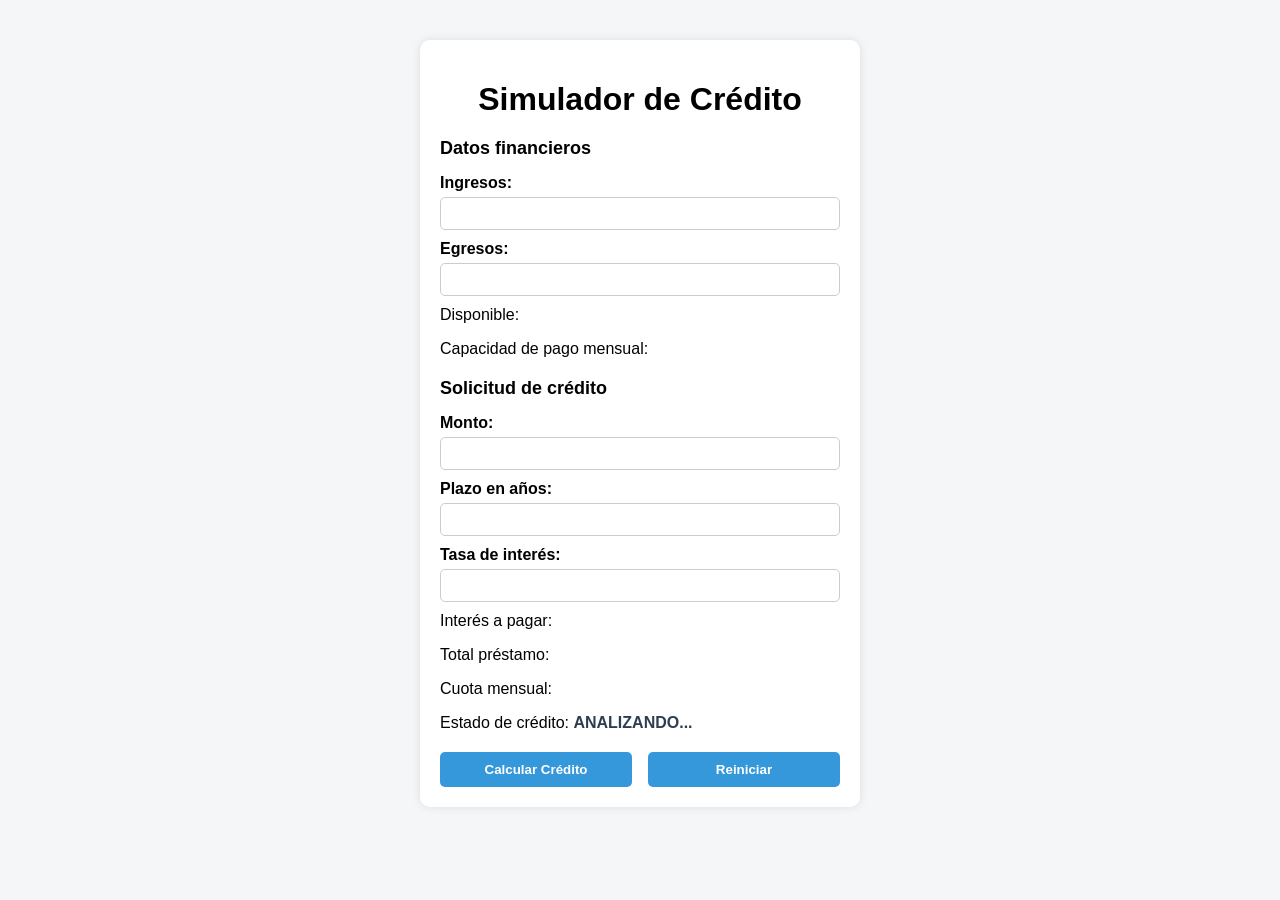
==== simulador.html @ dc044668 "primer commit" ====
<!DOCTYPE html>
<html lang="es">
<head>
    <meta charset="UTF-8">
    <meta name="viewport" content="width=device-width, initial-scale=1.0">
    <title>Simulador de Crédito</title>
    <link rel="stylesheet" href="simulador.css">
</head>
<body>

    <div class="container">
        <h1>Simulador de Crédito</h1>

        <h2>Datos financieros</h2>
        <label for="txtIngresos">Ingresos:</label>
        <input type="text" id="txtIngresos">

        <label for="txtEgresos">Egresos:</label>
        <input type="text" id="txtEgresos">

        <p>Disponible: <span id="spnDisponible"></span></p>
        <p>Capacidad de pago mensual: <span id="spnCapacidadPago"></span></p>

        <h2>Solicitud de crédito</h2>
        <label for="txtMonto">Monto:</label>
        <input type="text" id="txtMonto">

        <label for="txtPlazo">Plazo en años:</label>
        <input type="text" id="txtPlazo">

        <label for="txtTasaInteres">Tasa de interés:</label>
        <input type="text" id="txtTasaInteres">

        <p>Interés a pagar: <span id="spnInteresPagar"></span></p>
        <p>Total préstamo: <span id="spnTotalPrestamo"></span></p>
        <p>Cuota mensual: <span id="spnCuotaMensual"></span></p>
        <p>Estado de crédito: <span id="spnEstadoCredito">ANALIZANDO...</span></p>

        <div class="buttons">
            <button id="btnCalcularCredito">Calcular Crédito</button>
            <button id="btnReiniciar">Reiniciar</button>
        </div>
    </div>

</body>
</html>
---- simulador.css ----
body {
    font-family: Arial, sans-serif;
    background-color: #f4f6f8;
    margin: 0;
    padding: 0;
}

.container {
    width: 400px;
    margin: 40px auto;
    padding: 20px;
    background-color: white;
    border-radius: 10px;
    box-shadow: 0 0 10px rgba(0,0,0,0.1);
}

h1 {
    text-align: center;
    margin-bottom: 20px;
}

h2 {
    margin-top: 20px;
    font-size: 18px;
}

label {
    display: block;
    margin-top: 10px;
    font-weight: bold;
}

input {
    width: 100%;
    padding: 8px;
    margin-top: 5px;
    border-radius: 5px;
    border: 1px solid #ccc;
    box-sizing: border-box;
}

p {
    margin-top: 10px;
}

span {
    font-weight: bold;
    color: #2c3e50;
}

.buttons {
    margin-top: 20px;
    display: flex;
    justify-content: space-between;
}

button {
    width: 48%;
    padding: 10px;
    border: none;
    border-radius: 5px;
    background-color: #3498db;
    color: white;
    font-weight: bold;
    cursor: pointer;
}

button:hover {
    background-color: #2980b9;
}
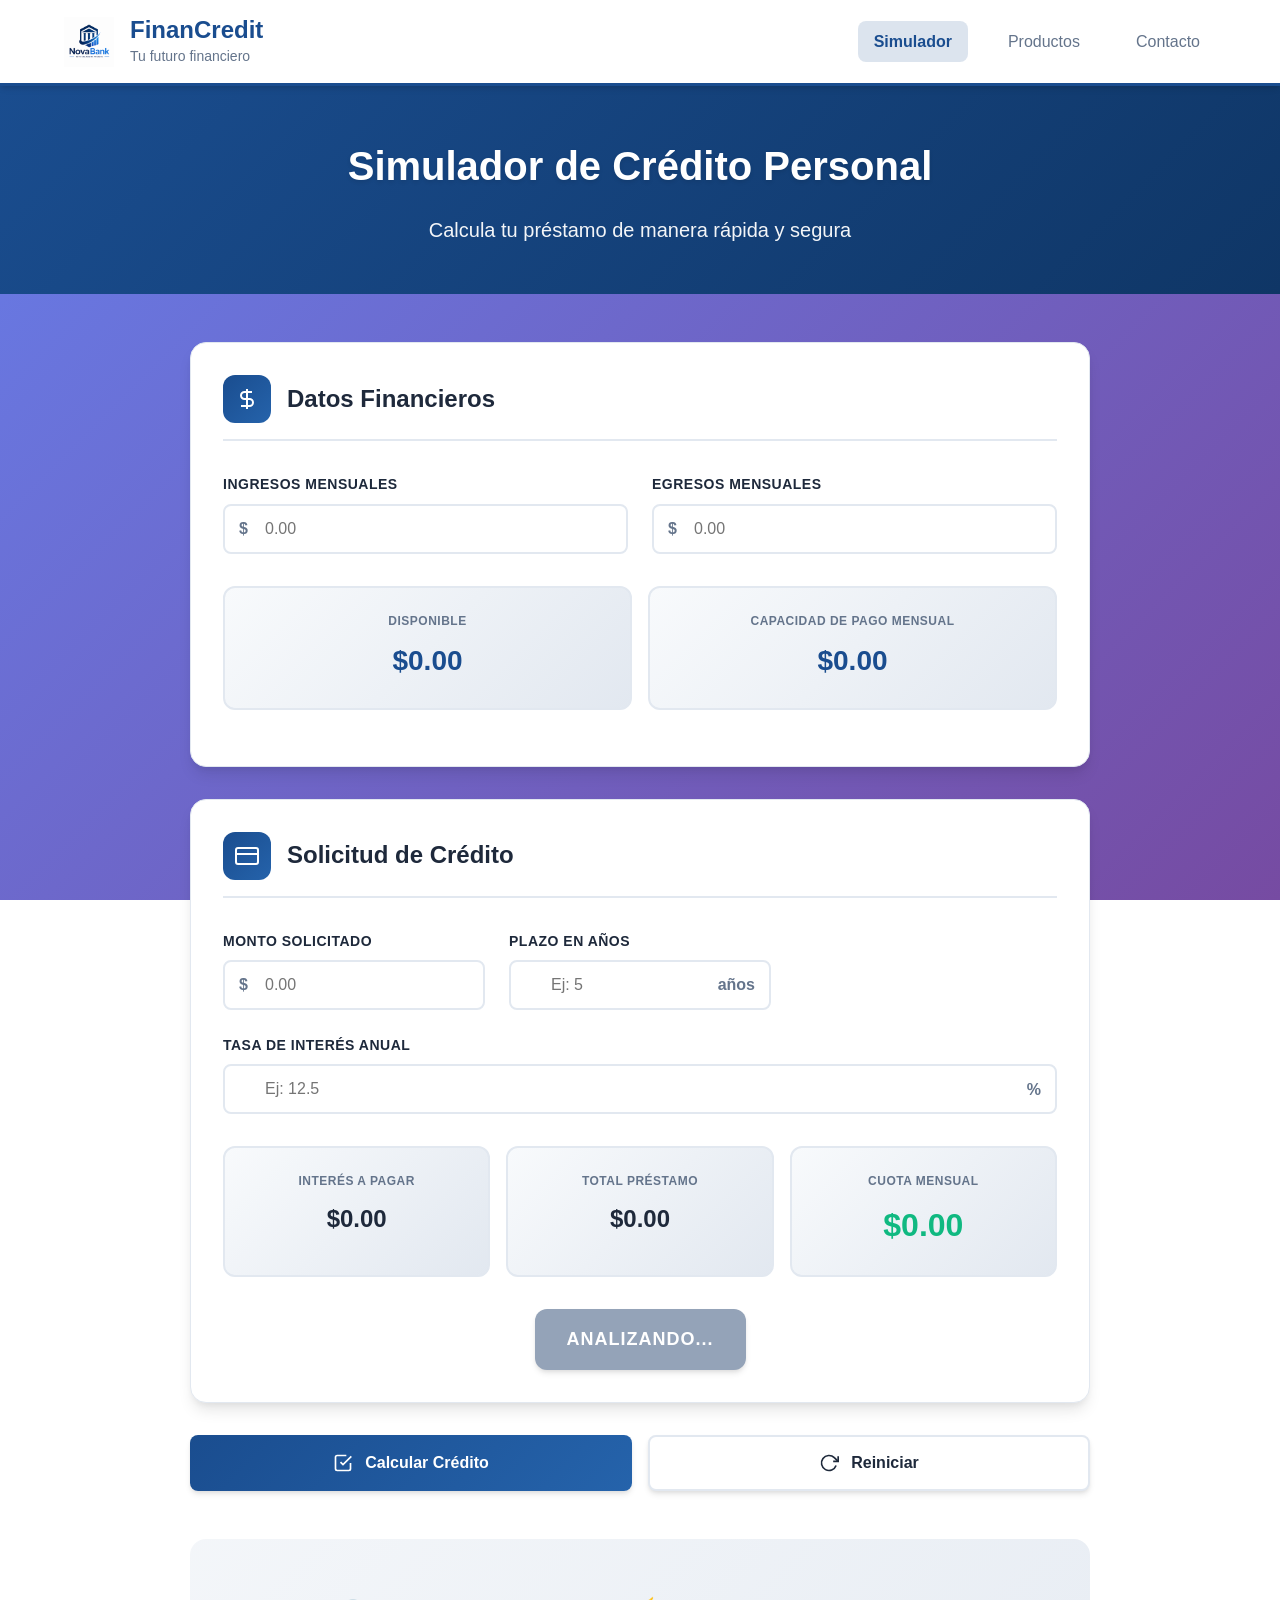
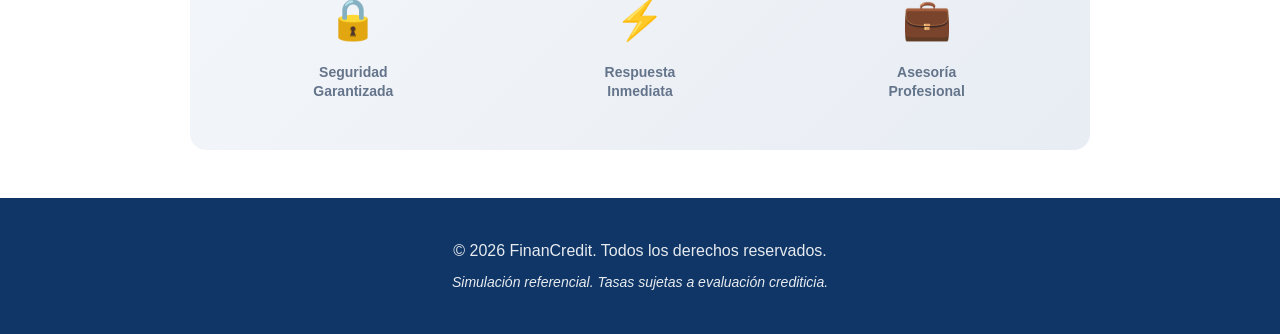
==== commit 5fcb808b: "Rediseñar interfaz bancaria responsive y agregar prompts de IA" ====
--- a/simulador.html
+++ b/simulador.html
@@ -3,44 +3,186 @@
 <head>
     <meta charset="UTF-8">
     <meta name="viewport" content="width=device-width, initial-scale=1.0">
-    <title>Simulador de Crédito</title>
+    <title>FinanCredit - Simulador de Crédito</title>
     <link rel="stylesheet" href="simulador.css">
+    <script src="simulador.js"></script>
 </head>
 <body>
+    <!-- Header -->
+    <header class="header">
+        <div class="header-container">
+            <div class="logo-section">
+                <img src="logo.png" alt="FinanCredit Logo" class="logo">
+                <div class="brand-info">
+                    <h1 class="brand-name">FinanCredit</h1>
+                    <p class="brand-tagline">Tu futuro financiero</p>
+                </div>
+            </div>
+            <nav class="nav-menu">
+                <a href="#" class="nav-link active">Simulador</a>
+                <a href="#" class="nav-link">Productos</a>
+                <a href="#" class="nav-link">Contacto</a>
+            </nav>
+        </div>
+    </header>
 
-    <div class="container">
-        <h1>Simulador de Crédito</h1>
+    <!-- Hero Section -->
+    <section class="hero-section">
+        <div class="hero-content">
+            <h2 class="hero-title">Simulador de Crédito Personal</h2>
+            <p class="hero-subtitle">Calcula tu préstamo de manera rápida y segura</p>
+        </div>
+    </section>
 
-        <h2>Datos financieros</h2>
-        <label for="txtIngresos">Ingresos:</label>
-        <input type="text" id="txtIngresos">
+    <!-- Main Container -->
+    <div class="main-wrapper">
+        <div class="container">
+            <!-- Financial Data Section -->
+            <div class="section-card">
+                <div class="section-header">
+                    <div class="section-icon">
+                        <svg width="24" height="24" viewBox="0 0 24 24" fill="none" stroke="currentColor" stroke-width="2">
+                            <path d="M12 2v20M17 5H9.5a3.5 3.5 0 0 0 0 7h5a3.5 3.5 0 0 1 0 7H6"/>
+                        </svg>
+                    </div>
+                    <h2 class="section-title">Datos Financieros</h2>
+                </div>
 
-        <label for="txtEgresos">Egresos:</label>
-        <input type="text" id="txtEgresos">
+                <div class="form-grid">
+                    <div class="form-group">
+                        <label for="txtIngresos" class="form-label">Ingresos Mensuales</label>
+                        <div class="input-wrapper">
+                            <span class="input-prefix">$</span>
+                            <input type="text" id="txtIngresos" class="form-input" placeholder="0.00">
+                        </div>
+                    </div>
 
-        <p>Disponible: <span id="spnDisponible"></span></p>
-        <p>Capacidad de pago mensual: <span id="spnCapacidadPago"></span></p>
+                    <div class="form-group">
+                        <label for="txtEgresos" class="form-label">Egresos Mensuales</label>
+                        <div class="input-wrapper">
+                            <span class="input-prefix">$</span>
+                            <input type="text" id="txtEgresos" class="form-input" placeholder="0.00">
+                        </div>
+                    </div>
+                </div>
 
-        <h2>Solicitud de crédito</h2>
-        <label for="txtMonto">Monto:</label>
-        <input type="text" id="txtMonto">
+                <div class="results-grid">
+                    <div class="result-item">
+                        <p class="result-label">Disponible</p>
+                        <p class="result-value">$<span id="spnDisponible">0.00</span></p>
+                    </div>
+                    <div class="result-item">
+                        <p class="result-label">Capacidad de pago mensual</p>
+                        <p class="result-value">$<span id="spnCapacidadPago">0.00</span></p>
+                    </div>
+                </div>
+            </div>
 
-        <label for="txtPlazo">Plazo en años:</label>
-        <input type="text" id="txtPlazo">
+            <!-- Credit Request Section -->
+            <div class="section-card">
+                <div class="section-header">
+                    <div class="section-icon">
+                        <svg width="24" height="24" viewBox="0 0 24 24" fill="none" stroke="currentColor" stroke-width="2">
+                            <rect x="1" y="4" width="22" height="16" rx="2" ry="2"/>
+                            <line x1="1" y1="10" x2="23" y2="10"/>
+                        </svg>
+                    </div>
+                    <h2 class="section-title">Solicitud de Crédito</h2>
+                </div>
 
-        <label for="txtTasaInteres">Tasa de interés:</label>
-        <input type="text" id="txtTasaInteres">
+                <div class="form-grid">
+                    <div class="form-group">
+                        <label for="txtMonto" class="form-label">Monto Solicitado</label>
+                        <div class="input-wrapper">
+                            <span class="input-prefix">$</span>
+                            <input type="text" id="txtMonto" class="form-input" placeholder="0.00">
+                        </div>
+                    </div>
 
-        <p>Interés a pagar: <span id="spnInteresPagar"></span></p>
-        <p>Total préstamo: <span id="spnTotalPrestamo"></span></p>
-        <p>Cuota mensual: <span id="spnCuotaMensual"></span></p>
-        <p>Estado de crédito: <span id="spnEstadoCredito">ANALIZANDO...</span></p>
+                    <div class="form-group">
+                        <label for="txtPlazo" class="form-label">Plazo en años</label>
+                        <div class="input-wrapper">
+                            <input type="text" id="txtPlazo" class="form-input" placeholder="Ej: 5">
+                            <span class="input-suffix">años</span>
+                        </div>
+                    </div>
 
-        <div class="buttons">
-            <button id="btnCalcularCredito">Calcular Crédito</button>
-            <button id="btnReiniciar">Reiniciar</button>
+                    <div class="form-group full-width">
+                        <label for="txtTasaInteres" class="form-label">Tasa de Interés Anual</label>
+                        <div class="input-wrapper">
+                            <input type="text" id="txtTasaInteres" class="form-input" placeholder="Ej: 12.5">
+                            <span class="input-suffix">%</span>
+                        </div>
+                    </div>
+                </div>
+
+                <div class="results-grid triple">
+                    <div class="result-item">
+                        <p class="result-label">Interés a pagar</p>
+                        <p class="result-value secondary">$<span id="spnInteresPagar">0.00</span></p>
+                    </div>
+                    <div class="result-item">
+                        <p class="result-label">Total préstamo</p>
+                        <p class="result-value secondary">$<span id="spnTotalPrestamo">0.00</span></p>
+                    </div>
+                    <div class="result-item">
+                        <p class="result-label">Cuota mensual</p>
+                        <p class="result-value highlight">$<span id="spnCuotaMensual">0.00</span></p>
+                    </div>
+                </div>
+
+                <!-- Credit Status -->
+                <div class="credit-status">
+                    <div class="status-badge">
+                        <span id="spnEstadoCredito">ANALIZANDO...</span>
+                    </div>
+                </div>
+            </div>
+
+            <!-- Action Buttons -->
+            <div class="buttons">
+                <button onclick="calcular();" id="btnCalcularCredito" class="btn btn-primary">
+                    <svg width="20" height="20" viewBox="0 0 24 24" fill="none" stroke="currentColor" stroke-width="2">
+                        <polyline points="9 11 12 14 22 4"/>
+                        <path d="M21 12v7a2 2 0 0 1-2 2H5a2 2 0 0 1-2-2V5a2 2 0 0 1 2-2h11"/>
+                    </svg>
+                    Calcular Crédito
+                </button>
+                <button id="btnReiniciar" class="btn btn-secondary">
+                    <svg width="20" height="20" viewBox="0 0 24 24" fill="none" stroke="currentColor" stroke-width="2">
+                        <polyline points="23 4 23 10 17 10"/>
+                        <path d="M20.49 15a9 9 0 1 1-2.12-9.36L23 10"/>
+                    </svg>
+                    Reiniciar
+                </button>
+            </div>
+
+            <!-- Trust Badges -->
+            <div class="trust-section">
+                <div class="trust-item">
+                    <div class="trust-icon">🔒</div>
+                    <p>Seguridad<br>Garantizada</p>
+                </div>
+                <div class="trust-item">
+                    <div class="trust-icon">⚡</div>
+                    <p>Respuesta<br>Inmediata</p>
+                </div>
+                <div class="trust-item">
+                    <div class="trust-icon">💼</div>
+                    <p>Asesoría<br>Profesional</p>
+                </div>
+            </div>
         </div>
     </div>
 
+    <!-- Footer -->
+    <footer class="footer">
+        <div class="footer-content">
+            <p>&copy; 2026 FinanCredit. Todos los derechos reservados.</p>
+            <p class="footer-disclaimer">Simulación referencial. Tasas sujetas a evaluación crediticia.</p>
+        </div>
+    </footer>
+
+<script src="funciones.js"></script>
 </body>
 </html>
--- a/simulador.css
+++ b/simulador.css
@@ -1,70 +1,667 @@
-body {
-    font-family: Arial, sans-serif;
-    background-color: #f4f6f8;
+/* ============================================
+   RESET Y CONFIGURACIÓN BASE
+   ============================================ */
+* {
     margin: 0;
     padding: 0;
+    box-sizing: border-box;
+}
+
+:root {
+    /* Colores corporativos FinanCredit */
+    --primary-color: #1a4d8f;
+    --primary-dark: #0f3666;
+    --primary-light: #2563ab;
+    --secondary-color: #f59e0b;
+    --accent-color: #10b981;
+    --danger-color: #ef4444;
+    
+    /* Grises y neutros */
+    --background: #f8fafc;
+    --surface: #ffffff;
+    --border-color: #e2e8f0;
+    --text-primary: #1e293b;
+    --text-secondary: #64748b;
+    --text-light: #94a3b8;
+    
+    /* Sombras */
+    --shadow-sm: 0 1px 2px 0 rgba(0, 0, 0, 0.05);
+    --shadow-md: 0 4px 6px -1px rgba(0, 0, 0, 0.1), 0 2px 4px -1px rgba(0, 0, 0, 0.06);
+    --shadow-lg: 0 10px 15px -3px rgba(0, 0, 0, 0.1), 0 4px 6px -2px rgba(0, 0, 0, 0.05);
+    --shadow-xl: 0 20px 25px -5px rgba(0, 0, 0, 0.1), 0 10px 10px -5px rgba(0, 0, 0, 0.04);
+    
+    /* Espaciado */
+    --spacing-xs: 0.5rem;
+    --spacing-sm: 0.75rem;
+    --spacing-md: 1rem;
+    --spacing-lg: 1.5rem;
+    --spacing-xl: 2rem;
+    --spacing-2xl: 3rem;
+    
+    /* Bordes */
+    --radius-sm: 0.375rem;
+    --radius-md: 0.5rem;
+    --radius-lg: 0.75rem;
+    --radius-xl: 1rem;
+}
+
+body {
+    font-family: -apple-system, BlinkMacSystemFont, 'Segoe UI', 'Roboto', 'Oxygen', 'Ubuntu', 'Cantarell', sans-serif;
+    background: linear-gradient(135deg, #667eea 0%, #764ba2 100%);
+    background-attachment: fixed;
+    color: var(--text-primary);
+    line-height: 1.6;
+    min-height: 100vh;
+    display: flex;
+    flex-direction: column;
+}
+
+/* ============================================
+   HEADER
+   ============================================ */
+.header {
+    background: var(--surface);
+    box-shadow: var(--shadow-md);
+    position: sticky;
+    top: 0;
+    z-index: 100;
+    border-bottom: 3px solid var(--primary-color);
+}
+
+.header-container {
+    max-width: 1200px;
+    margin: 0 auto;
+    padding: var(--spacing-md) var(--spacing-lg);
+    display: flex;
+    justify-content: space-between;
+    align-items: center;
+}
+
+.logo-section {
+    display: flex;
+    align-items: center;
+    gap: var(--spacing-md);
+}
+
+.logo {
+    width: 50px;
+    height: 50px;
+    object-fit: contain;
+}
+
+.brand-info {
+    display: flex;
+    flex-direction: column;
+}
+
+.brand-name {
+    font-size: 1.5rem;
+    font-weight: 700;
+    color: var(--primary-color);
+    line-height: 1.2;
+}
+
+.brand-tagline {
+    font-size: 0.875rem;
+    color: var(--text-secondary);
+    font-weight: 500;
+}
+
+.nav-menu {
+    display: flex;
+    gap: var(--spacing-lg);
+}
+
+.nav-link {
+    text-decoration: none;
+    color: var(--text-secondary);
+    font-weight: 500;
+    padding: var(--spacing-xs) var(--spacing-md);
+    border-radius: var(--radius-md);
+    transition: all 0.3s ease;
+}
+
+.nav-link:hover {
+    color: var(--primary-color);
+    background-color: rgba(26, 77, 143, 0.1);
+}
+
+.nav-link.active {
+    color: var(--primary-color);
+    background-color: rgba(26, 77, 143, 0.15);
+    font-weight: 600;
+}
+
+/* ============================================
+   HERO SECTION
+   ============================================ */
+.hero-section {
+    background: linear-gradient(135deg, var(--primary-color) 0%, var(--primary-dark) 100%);
+    color: white;
+    padding: var(--spacing-2xl) var(--spacing-lg);
+    text-align: center;
+}
+
+.hero-content {
+    max-width: 800px;
+    margin: 0 auto;
+}
+
+.hero-title {
+    font-size: 2.5rem;
+    font-weight: 700;
+    margin-bottom: var(--spacing-md);
+    text-shadow: 0 2px 4px rgba(0, 0, 0, 0.1);
+}
+
+.hero-subtitle {
+    font-size: 1.25rem;
+    opacity: 0.95;
+    font-weight: 300;
+}
+
+/* ============================================
+   MAIN WRAPPER
+   ============================================ */
+.main-wrapper {
+    flex: 1;
+    padding: var(--spacing-2xl) var(--spacing-lg);
 }
 
 .container {
-    width: 400px;
-    margin: 40px auto;
-    padding: 20px;
-    background-color: white;
-    border-radius: 10px;
-    box-shadow: 0 0 10px rgba(0,0,0,0.1);
-}
-
-h1 {
+    max-width: 900px;
+    margin: 0 auto;
+}
+
+/* ============================================
+   SECTION CARDS
+   ============================================ */
+.section-card {
+    background: var(--surface);
+    border-radius: var(--radius-xl);
+    padding: var(--spacing-xl);
+    margin-bottom: var(--spacing-xl);
+    box-shadow: var(--shadow-lg);
+    border: 1px solid var(--border-color);
+    transition: transform 0.3s ease, box-shadow 0.3s ease;
+}
+
+.section-card:hover {
+    transform: translateY(-2px);
+    box-shadow: var(--shadow-xl);
+}
+
+.section-header {
+    display: flex;
+    align-items: center;
+    gap: var(--spacing-md);
+    margin-bottom: var(--spacing-xl);
+    padding-bottom: var(--spacing-md);
+    border-bottom: 2px solid var(--border-color);
+}
+
+.section-icon {
+    width: 48px;
+    height: 48px;
+    background: linear-gradient(135deg, var(--primary-color), var(--primary-light));
+    border-radius: var(--radius-lg);
+    display: flex;
+    align-items: center;
+    justify-content: center;
+    color: white;
+}
+
+.section-title {
+    font-size: 1.5rem;
+    font-weight: 600;
+    color: var(--text-primary);
+}
+
+/* ============================================
+   FORMULARIOS
+   ============================================ */
+.form-grid {
+    display: grid;
+    grid-template-columns: repeat(auto-fit, minmax(250px, 1fr));
+    gap: var(--spacing-lg);
+    margin-bottom: var(--spacing-xl);
+}
+
+.form-group {
+    display: flex;
+    flex-direction: column;
+}
+
+.form-group.full-width {
+    grid-column: 1 / -1;
+}
+
+.form-label {
+    font-size: 0.875rem;
+    font-weight: 600;
+    color: var(--text-primary);
+    margin-bottom: var(--spacing-xs);
+    text-transform: uppercase;
+    letter-spacing: 0.5px;
+}
+
+.input-wrapper {
+    position: relative;
+    display: flex;
+    align-items: center;
+}
+
+.form-input {
+    width: 100%;
+    padding: 0.875rem var(--spacing-md);
+    border: 2px solid var(--border-color);
+    border-radius: var(--radius-md);
+    font-size: 1rem;
+    font-weight: 500;
+    color: var(--text-primary);
+    background: var(--surface);
+    transition: all 0.3s ease;
+}
+
+.form-input:focus {
+    outline: none;
+    border-color: var(--primary-color);
+    box-shadow: 0 0 0 3px rgba(26, 77, 143, 0.1);
+}
+
+.input-prefix,
+.input-suffix {
+    position: absolute;
+    font-weight: 600;
+    color: var(--text-secondary);
+    pointer-events: none;
+}
+
+.input-prefix {
+    left: var(--spacing-md);
+}
+
+.input-suffix {
+    right: var(--spacing-md);
+}
+
+.input-wrapper .form-input {
+    padding-left: 2.5rem;
+}
+
+.input-wrapper:has(.input-suffix) .form-input {
+    padding-right: 4rem;
+}
+
+/* ============================================
+   RESULTADOS
+   ============================================ */
+.results-grid {
+    display: grid;
+    grid-template-columns: repeat(auto-fit, minmax(200px, 1fr));
+    gap: var(--spacing-md);
+    margin-bottom: var(--spacing-lg);
+}
+
+.results-grid.triple {
+    grid-template-columns: repeat(auto-fit, minmax(180px, 1fr));
+}
+
+.result-item {
+    background: linear-gradient(135deg, #f8fafc 0%, #e2e8f0 100%);
+    padding: var(--spacing-lg);
+    border-radius: var(--radius-lg);
+    border: 2px solid var(--border-color);
     text-align: center;
-    margin-bottom: 20px;
-}
-
-h2 {
-    margin-top: 20px;
-    font-size: 18px;
-}
-
-label {
-    display: block;
-    margin-top: 10px;
-    font-weight: bold;
-}
-
-input {
-    width: 100%;
-    padding: 8px;
-    margin-top: 5px;
-    border-radius: 5px;
-    border: 1px solid #ccc;
-    box-sizing: border-box;
-}
-
-p {
-    margin-top: 10px;
-}
-
-span {
-    font-weight: bold;
-    color: #2c3e50;
-}
-
+}
+
+.result-label {
+    font-size: 0.75rem;
+    font-weight: 600;
+    color: var(--text-secondary);
+    text-transform: uppercase;
+    letter-spacing: 0.5px;
+    margin-bottom: var(--spacing-xs);
+}
+
+.result-value {
+    font-size: 1.75rem;
+    font-weight: 700;
+    color: var(--primary-color);
+    margin: 0;
+}
+
+.result-value.secondary {
+    color: var(--text-primary);
+    font-size: 1.5rem;
+}
+
+.result-value.highlight {
+    color: var(--accent-color);
+    font-size: 2rem;
+}
+
+/* ============================================
+   ESTADO DEL CRÉDITO
+   ============================================ */
+.credit-status {
+    margin-top: var(--spacing-xl);
+    text-align: center;
+}
+
+.status-badge {
+    display: inline-block;
+    padding: var(--spacing-md) var(--spacing-xl);
+    border-radius: var(--radius-lg);
+    font-weight: 700;
+    font-size: 1.125rem;
+    letter-spacing: 1px;
+    text-transform: uppercase;
+    background: var(--text-light);
+    color: white;
+    box-shadow: var(--shadow-md);
+}
+
+#spnEstadoCredito {
+    font-weight: 700;
+}
+
+/* Estilos dinámicos según el estado */
+.status-badge:has(#spnEstadoCredito:not(:empty)) {
+    animation: pulse 2s ease-in-out infinite;
+}
+
+@keyframes pulse {
+    0%, 100% {
+        opacity: 1;
+    }
+    50% {
+        opacity: 0.8;
+    }
+}
+
+/* ============================================
+   BOTONES
+   ============================================ */
 .buttons {
-    margin-top: 20px;
-    display: flex;
-    justify-content: space-between;
-}
-
-button {
-    width: 48%;
-    padding: 10px;
+    display: grid;
+    grid-template-columns: repeat(auto-fit, minmax(200px, 1fr));
+    gap: var(--spacing-md);
+    margin-top: var(--spacing-xl);
+}
+
+.btn {
+    padding: var(--spacing-md) var(--spacing-xl);
     border: none;
-    border-radius: 5px;
-    background-color: #3498db;
+    border-radius: var(--radius-md);
+    font-size: 1rem;
+    font-weight: 600;
+    cursor: pointer;
+    transition: all 0.3s ease;
+    display: flex;
+    align-items: center;
+    justify-content: center;
+    gap: var(--spacing-sm);
+    box-shadow: var(--shadow-md);
+}
+
+.btn svg {
+    width: 20px;
+    height: 20px;
+}
+
+.btn-primary {
+    background: linear-gradient(135deg, var(--primary-color), var(--primary-light));
     color: white;
-    font-weight: bold;
-    cursor: pointer;
-}
-
-button:hover {
-    background-color: #2980b9;
+}
+
+.btn-primary:hover {
+    background: linear-gradient(135deg, var(--primary-dark), var(--primary-color));
+    transform: translateY(-2px);
+    box-shadow: var(--shadow-lg);
+}
+
+.btn-primary:active {
+    transform: translateY(0);
+}
+
+.btn-secondary {
+    background: var(--surface);
+    color: var(--text-primary);
+    border: 2px solid var(--border-color);
+}
+
+.btn-secondary:hover {
+    background: var(--border-color);
+    border-color: var(--text-secondary);
+    transform: translateY(-2px);
+    box-shadow: var(--shadow-lg);
+}
+
+.btn-secondary:active {
+    transform: translateY(0);
+}
+
+/* ============================================
+   TRUST SECTION
+   ============================================ */
+.trust-section {
+    display: grid;
+    grid-template-columns: repeat(auto-fit, minmax(150px, 1fr));
+    gap: var(--spacing-lg);
+    margin-top: var(--spacing-2xl);
+    padding: var(--spacing-xl);
+    background: linear-gradient(135deg, rgba(26, 77, 143, 0.05), rgba(26, 77, 143, 0.1));
+    border-radius: var(--radius-xl);
+}
+
+.trust-item {
+    text-align: center;
+    padding: var(--spacing-md);
+}
+
+.trust-icon {
+    font-size: 2.5rem;
+    margin-bottom: var(--spacing-sm);
+}
+
+.trust-item p {
+    font-size: 0.875rem;
+    font-weight: 600;
+    color: var(--text-secondary);
+    line-height: 1.4;
+}
+
+/* ============================================
+   FOOTER
+   ============================================ */
+.footer {
+    background: var(--primary-dark);
+    color: white;
+    padding: var(--spacing-xl) var(--spacing-lg);
+    text-align: center;
+    margin-top: auto;
+}
+
+.footer-content {
+    max-width: 1200px;
+    margin: 0 auto;
+}
+
+.footer-content p {
+    margin: var(--spacing-xs) 0;
+    opacity: 0.9;
+}
+
+.footer-disclaimer {
+    font-size: 0.875rem;
+    opacity: 0.7;
+    font-style: italic;
+}
+
+/* ============================================
+   RESPONSIVE DESIGN
+   ============================================ */
+
+/* Tablets (768px y menores) */
+@media (max-width: 768px) {
+    .header-container {
+        flex-direction: column;
+        gap: var(--spacing-md);
+        text-align: center;
+    }
+    
+    .nav-menu {
+        flex-wrap: wrap;
+        justify-content: center;
+    }
+    
+    .hero-title {
+        font-size: 2rem;
+    }
+    
+    .hero-subtitle {
+        font-size: 1rem;
+    }
+    
+    .section-card {
+        padding: var(--spacing-lg);
+    }
+    
+    .form-grid {
+        grid-template-columns: 1fr;
+    }
+    
+    .results-grid,
+    .results-grid.triple {
+        grid-template-columns: 1fr;
+    }
+    
+    .buttons {
+        grid-template-columns: 1fr;
+    }
+    
+    .trust-section {
+        grid-template-columns: 1fr;
+    }
+}
+
+/* Móviles (480px y menores) */
+@media (max-width: 480px) {
+    :root {
+        --spacing-lg: 1rem;
+        --spacing-xl: 1.5rem;
+        --spacing-2xl: 2rem;
+    }
+    
+    .header-container {
+        padding: var(--spacing-sm) var(--spacing-md);
+    }
+    
+    .logo {
+        width: 40px;
+        height: 40px;
+    }
+    
+    .brand-name {
+        font-size: 1.25rem;
+    }
+    
+    .brand-tagline {
+        font-size: 0.75rem;
+    }
+    
+    .nav-menu {
+        gap: var(--spacing-sm);
+    }
+    
+    .nav-link {
+        font-size: 0.875rem;
+        padding: var(--spacing-xs) var(--spacing-sm);
+    }
+    
+    .hero-section {
+        padding: var(--spacing-xl) var(--spacing-md);
+    }
+    
+    .hero-title {
+        font-size: 1.5rem;
+    }
+    
+    .hero-subtitle {
+        font-size: 0.875rem;
+    }
+    
+    .main-wrapper {
+        padding: var(--spacing-lg) var(--spacing-sm);
+    }
+    
+    .section-card {
+        padding: var(--spacing-md);
+        margin-bottom: var(--spacing-lg);
+    }
+    
+    .section-icon {
+        width: 40px;
+        height: 40px;
+    }
+    
+    .section-title {
+        font-size: 1.25rem;
+    }
+    
+    .form-input {
+        padding: 0.75rem var(--spacing-sm);
+        font-size: 0.875rem;
+    }
+    
+    .result-value {
+        font-size: 1.5rem;
+    }
+    
+    .result-value.secondary {
+        font-size: 1.25rem;
+    }
+    
+    .result-value.highlight {
+        font-size: 1.75rem;
+    }
+    
+    .status-badge {
+        padding: var(--spacing-sm) var(--spacing-lg);
+        font-size: 1rem;
+    }
+    
+    .btn {
+        padding: var(--spacing-sm) var(--spacing-md);
+        font-size: 0.875rem;
+    }
+    
+    .trust-icon {
+        font-size: 2rem;
+    }
+    
+    .trust-item p {
+        font-size: 0.75rem;
+    }
+}
+
+/* Pantallas muy pequeñas (320px y menores) */
+@media (max-width: 320px) {
+    .logo-section {
+        gap: var(--spacing-sm);
+    }
+    
+    .brand-name {
+        font-size: 1.125rem;
+    }
+    
+    .hero-title {
+        font-size: 1.25rem;
+    }
+    
+    .section-header {
+        flex-direction: column;
+        text-align: center;
+    }
 }
